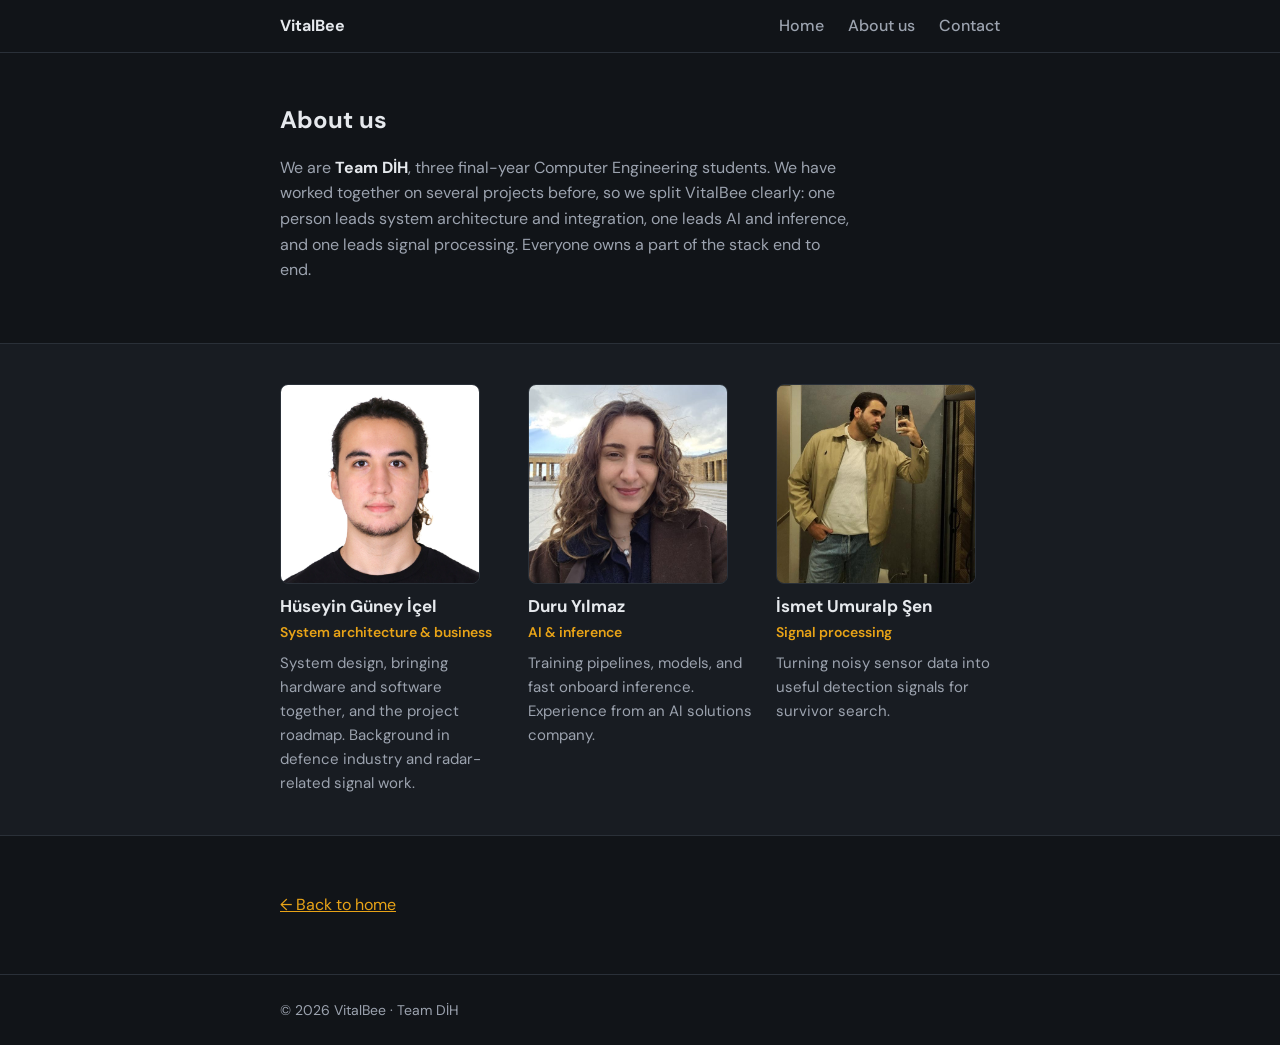
==== about.html @ 9bdf04ff "innov project init" ====
<!DOCTYPE html>
<html lang="en">
<head>
  <meta charset="UTF-8" />
  <meta name="viewport" content="width=device-width, initial-scale=1.0" />
  <meta name="description" content="About Team DİH — VitalBee." />
  <title>About us — VitalBee</title>
  <link rel="preconnect" href="https://fonts.googleapis.com" />
  <link rel="preconnect" href="https://fonts.gstatic.com" crossorigin />
  <link href="https://fonts.googleapis.com/css2?family=DM+Sans:wght@400;600;700&display=swap" rel="stylesheet" />
  <link rel="stylesheet" href="styles.css" />
</head>
<body>
  <header class="site-header">
    <div class="container header-inner">
      <a class="logo" href="index.html">VitalBee</a>
      <button type="button" class="nav-toggle" aria-expanded="false" aria-controls="site-nav" aria-label="Menu">
        <span class="nav-toggle-bar"></span>
        <span class="nav-toggle-bar"></span>
        <span class="nav-toggle-bar"></span>
      </button>
      <nav class="site-nav" id="site-nav" aria-label="Main">
        <ul class="nav-list">
          <li><a href="index.html">Home</a></li>
          <li><a href="about.html">About us</a></li>
          <li><a href="index.html#contact">Contact</a></li>
        </ul>
      </nav>
    </div>
  </header>

  <main>
    <section class="block">
      <div class="container">
        <h1>About us</h1>
        <p class="intro">
          We are <strong>Team DİH</strong>, three final-year Computer Engineering students. We have worked together on several projects before, so we split VitalBee clearly: one person leads system architecture and integration, one leads AI and inference, and one leads signal processing. Everyone owns a part of the stack end to end.
        </p>
      </div>
    </section>

    <section class="block muted-bg">
      <div class="container">
        <h2 class="sr-only">Team</h2>
        <ul class="team-list">
          <li class="person">
            <img src="images/guney.jpg" alt="Hüseyin Güney İçel" class="person-photo" />
            <h3>Hüseyin Güney İçel</h3>
            <p class="role">System architecture &amp; business</p>
            <p>System design, bringing hardware and software together, and the project roadmap. Background in defence industry and radar-related signal work.</p>
          </li>
          <li class="person">
            <img src="images/duru.png" alt="Duru Yılmaz" class="person-photo" />
            <h3>Duru Yılmaz</h3>
            <p class="role">AI &amp; inference</p>
            <p>Training pipelines, models, and fast onboard inference. Experience from an AI solutions company.</p>
          </li>
          <li class="person">
            <img src="images/umuralp.png" alt="İsmet Umuralp Şen" class="person-photo" />
            <h3>İsmet Umuralp Şen</h3>
            <p class="role">Signal processing</p>
            <p>Turning noisy sensor data into useful detection signals for survivor search.</p>
          </li>
        </ul>
      </div>
    </section>

    <section class="block">
      <div class="container">
        <p><a href="index.html">← Back to home</a></p>
      </div>
    </section>
  </main>

  <footer class="site-footer">
    <div class="container footer-inner">
      <p>© <span class="footer-year"></span> VitalBee · Team DİH</p>
    </div>
  </footer>

  <script src="app.js" defer></script>
</body>
</html>
---- styles.css ----
/* VitalBee — simple static site */

:root {
  --bg: #111418;
  --bg2: #181c22;
  --border: #2a3038;
  --text: #e6e9ed;
  --muted: #9ca3af;
  --accent: #e8a317;
  --max: 720px;
  --font: "DM Sans", system-ui, sans-serif;
}

*,
*::before,
*::after {
  box-sizing: border-box;
}

html {
  scroll-behavior: smooth;
}

@media (prefers-reduced-motion: reduce) {
  html {
    scroll-behavior: auto;
  }
}

body {
  margin: 0;
  font-family: var(--font);
  font-size: 1rem;
  line-height: 1.6;
  color: var(--text);
  background: var(--bg);
}

img {
  max-width: 100%;
  height: auto;
  vertical-align: middle;
}

a {
  color: var(--accent);
}

a:hover {
  text-decoration: underline;
}

h1,
h2,
h3 {
  line-height: 1.25;
}

.container {
  width: min(100% - 2rem, var(--max));
  margin-inline: auto;
}

/* Header */

.site-header {
  border-bottom: 1px solid var(--border);
  background: var(--bg);
}

.header-inner {
  display: flex;
  align-items: center;
  justify-content: space-between;
  min-height: 3.25rem;
  padding-block: 0.5rem;
}

.logo {
  font-weight: 700;
  color: var(--text);
  text-decoration: none;
}

.logo:hover {
  color: var(--text);
  text-decoration: none;
}

.nav-toggle {
  display: none;
  flex-direction: column;
  justify-content: center;
  gap: 5px;
  width: 2.75rem;
  height: 2.75rem;
  padding: 0;
  border: 1px solid var(--border);
  border-radius: 6px;
  background: var(--bg2);
  cursor: pointer;
}

.nav-toggle-bar {
  display: block;
  width: 1.1rem;
  height: 2px;
  margin-inline: auto;
  background: var(--text);
}

.site-nav .nav-list {
  display: flex;
  flex-wrap: wrap;
  gap: 1rem 1.5rem;
  list-style: none;
  margin: 0;
  padding: 0;
}

.site-nav a {
  color: var(--muted);
  text-decoration: none;
  font-weight: 500;
}

.site-nav a:hover {
  color: var(--text);
  text-decoration: underline;
}

@media (max-width: 600px) {
  .nav-toggle {
    display: flex;
  }

  .site-nav {
    position: fixed;
    left: 0;
    right: 0;
    top: 3.25rem;
    max-height: 0;
    overflow: hidden;
    background: var(--bg2);
    border-bottom: 1px solid var(--border);
    transition: max-height 0.25s ease;
  }

  .site-nav.is-open {
    max-height: 200px;
  }

  .site-nav .nav-list {
    flex-direction: column;
    padding: 1rem 1.25rem;
    gap: 0.75rem;
  }
}

/* Sections */

.block {
  padding: 2.5rem 0;
}

.block:first-of-type {
  padding-top: 2rem;
}

.muted-bg {
  background: var(--bg2);
  border-block: 1px solid var(--border);
}

.tag {
  font-size: 0.8125rem;
  font-weight: 600;
  letter-spacing: 0.04em;
  text-transform: uppercase;
  color: var(--accent);
  margin: 0 0 0.5rem;
}

.hero h1 {
  font-size: clamp(1.75rem, 5vw, 2.25rem);
  margin: 0 0 1rem;
}

.intro {
  color: var(--muted);
  margin: 0 0 1.25rem;
  max-width: 52ch;
}

.intro strong {
  color: var(--text);
}

h2 {
  font-size: 1.25rem;
  margin: 0 0 0.5rem;
}

.hint {
  font-size: 0.875rem;
  color: var(--muted);
  margin: 0 0 0.75rem;
}

.btn {
  display: inline-block;
  padding: 0.5rem 1rem;
  background: var(--accent);
  color: #111;
  font-weight: 600;
  text-decoration: none;
  border-radius: 6px;
}

.btn:hover {
  filter: brightness(1.08);
  text-decoration: none;
}

/* Image placeholders */

.media-slot {
  min-height: 180px;
  border: 2px dashed var(--border);
  border-radius: 8px;
  display: flex;
  align-items: center;
  justify-content: center;
  color: var(--muted);
  font-size: 0.875rem;
  background: var(--bg2);
}

.media-img {
  display: block;
  width: 100%;
  border-radius: 8px;
  border: 1px solid var(--border);
}

.team-list {
  list-style: none;
  margin: 0;
  padding: 0;
  display: flex;
  flex-direction: column;
  gap: 2rem;
}

@media (min-width: 640px) {
  .team-list {
    flex-direction: row;
    flex-wrap: wrap;
    gap: 1.5rem;
  }

  .person {
    flex: 1 1 calc(33.333% - 1rem);
    min-width: 160px;
  }
}

.person h3 {
  font-size: 1.0625rem;
  margin: 0.75rem 0 0.25rem;
}

.person .role {
  font-size: 0.875rem;
  font-weight: 600;
  color: var(--accent);
  margin: 0 0 0.5rem;
}

.person p:last-child {
  margin: 0;
  font-size: 0.9375rem;
  color: var(--muted);
}

.photo-slot {
  aspect-ratio: 1;
  max-width: 200px;
  margin: 0 auto;
  border: 2px dashed var(--border);
  border-radius: 8px;
  background: var(--bg);
  display: flex;
  align-items: center;
  justify-content: center;
  color: var(--muted);
  font-size: 0.8125rem;
}

.person .photo-slot {
  margin: 0;
}

.person-photo {
  width: 100%;
  max-width: 200px;
  aspect-ratio: 1;
  object-fit: cover;
  border-radius: 8px;
  border: 1px solid var(--border);
  display: block;
}

.photo-slot-label {
  pointer-events: none;
}

.sr-only {
  position: absolute;
  width: 1px;
  height: 1px;
  padding: 0;
  margin: -1px;
  overflow: hidden;
  clip: rect(0, 0, 0, 0);
  white-space: nowrap;
  border: 0;
}

/* Footer */

.site-footer {
  padding: 1.5rem 0;
  border-top: 1px solid var(--border);
  font-size: 0.875rem;
  color: var(--muted);
}

.footer-inner p {
  margin: 0;
}
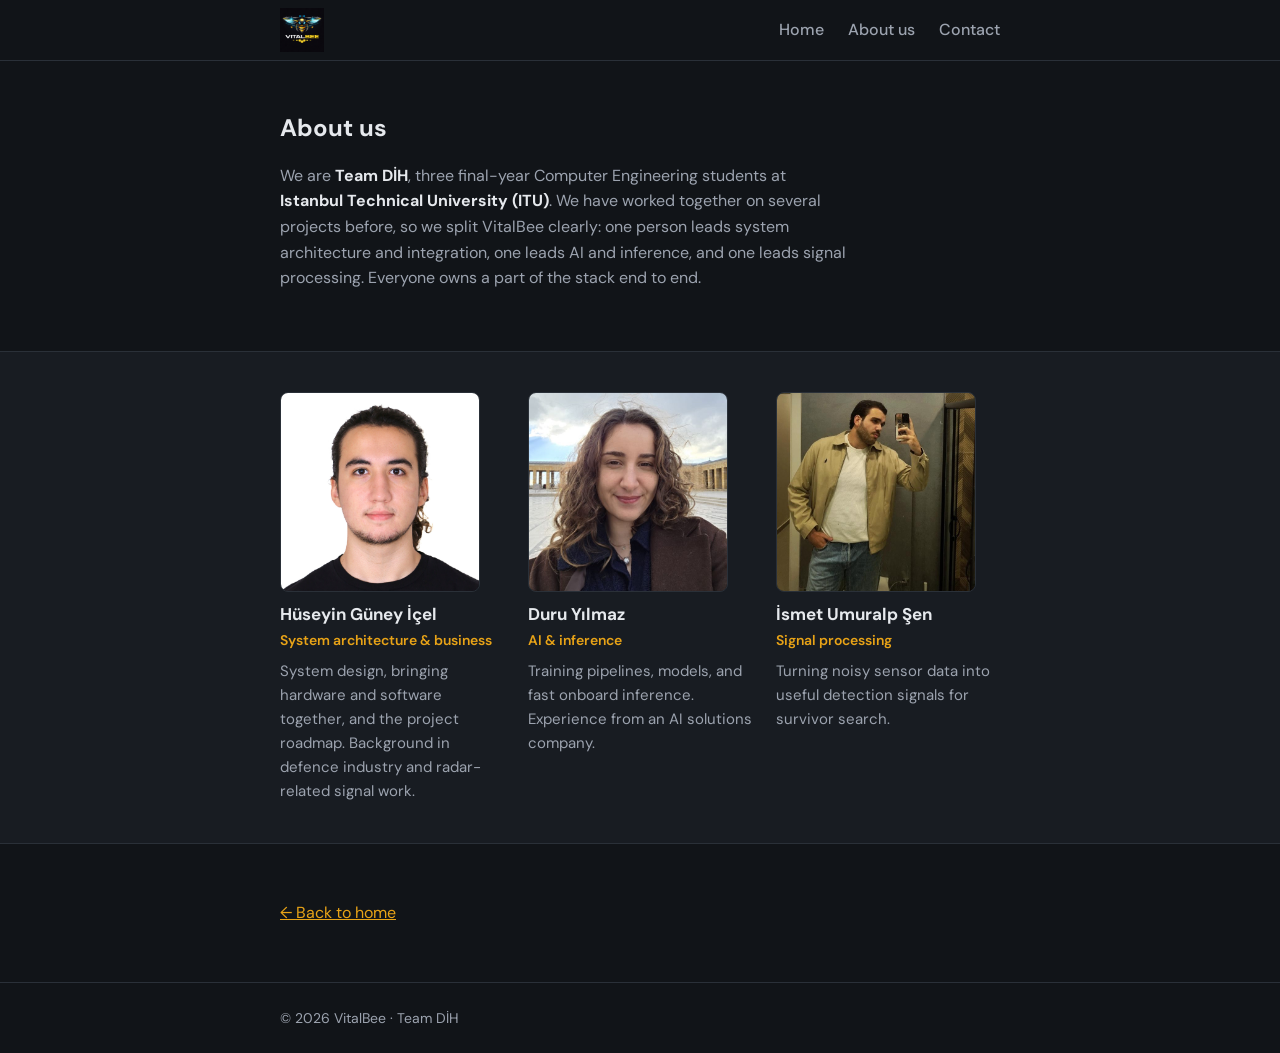
==== commit 5d10e31f: "Add images" ====
--- a/about.html
+++ b/about.html
@@ -13,7 +13,9 @@
 <body>
   <header class="site-header">
     <div class="container header-inner">
-      <a class="logo" href="index.html">VitalBee</a>
+      <a class="logo logo-with-mark" href="index.html">
+        <img src="images/logo.png" alt="VitalBee" class="logo-mark" />
+      </a>
       <button type="button" class="nav-toggle" aria-expanded="false" aria-controls="site-nav" aria-label="Menu">
         <span class="nav-toggle-bar"></span>
         <span class="nav-toggle-bar"></span>
@@ -34,7 +36,7 @@
       <div class="container">
         <h1>About us</h1>
         <p class="intro">
-          We are <strong>Team DİH</strong>, three final-year Computer Engineering students. We have worked together on several projects before, so we split VitalBee clearly: one person leads system architecture and integration, one leads AI and inference, and one leads signal processing. Everyone owns a part of the stack end to end.
+          We are <strong>Team DİH</strong>, three final-year Computer Engineering students at <strong>Istanbul Technical University (ITU)</strong>. We have worked together on several projects before, so we split VitalBee clearly: one person leads system architecture and integration, one leads AI and inference, and one leads signal processing. Everyone owns a part of the stack end to end.
         </p>
       </div>
     </section>
--- a/styles.css
+++ b/styles.css
@@ -85,6 +85,19 @@
 .logo:hover {
   color: var(--text);
   text-decoration: none;
+}
+
+.logo-with-mark {
+  display: flex;
+  align-items: center;
+}
+
+.logo-mark {
+  display: block;
+  height: 2.75rem;
+  width: auto;
+  max-width: min(42vw, 11rem);
+  object-fit: contain;
 }
 
 .nav-toggle {
@@ -201,6 +214,27 @@
   margin: 0 0 0.5rem;
 }
 
+.desc-block p {
+  margin: 0 0 1rem;
+  color: var(--muted);
+  max-width: 65ch;
+}
+
+.desc-block p:last-child {
+  margin-bottom: 0;
+}
+
+.desc-block strong {
+  color: var(--text);
+  font-weight: 600;
+}
+
+.desc-block + .desc-block {
+  margin-top: 2.25rem;
+  padding-top: 2.25rem;
+  border-top: 1px solid var(--border);
+}
+
 .hint {
   font-size: 0.875rem;
   color: var(--muted);
@@ -241,6 +275,18 @@
   width: 100%;
   border-radius: 8px;
   border: 1px solid var(--border);
+}
+
+.project-figure {
+  margin: 0;
+}
+
+.project-visual {
+  max-height: min(72vh, 36rem);
+  width: auto;
+  max-width: 100%;
+  margin-inline: auto;
+  object-fit: contain;
 }
 
 .team-list {
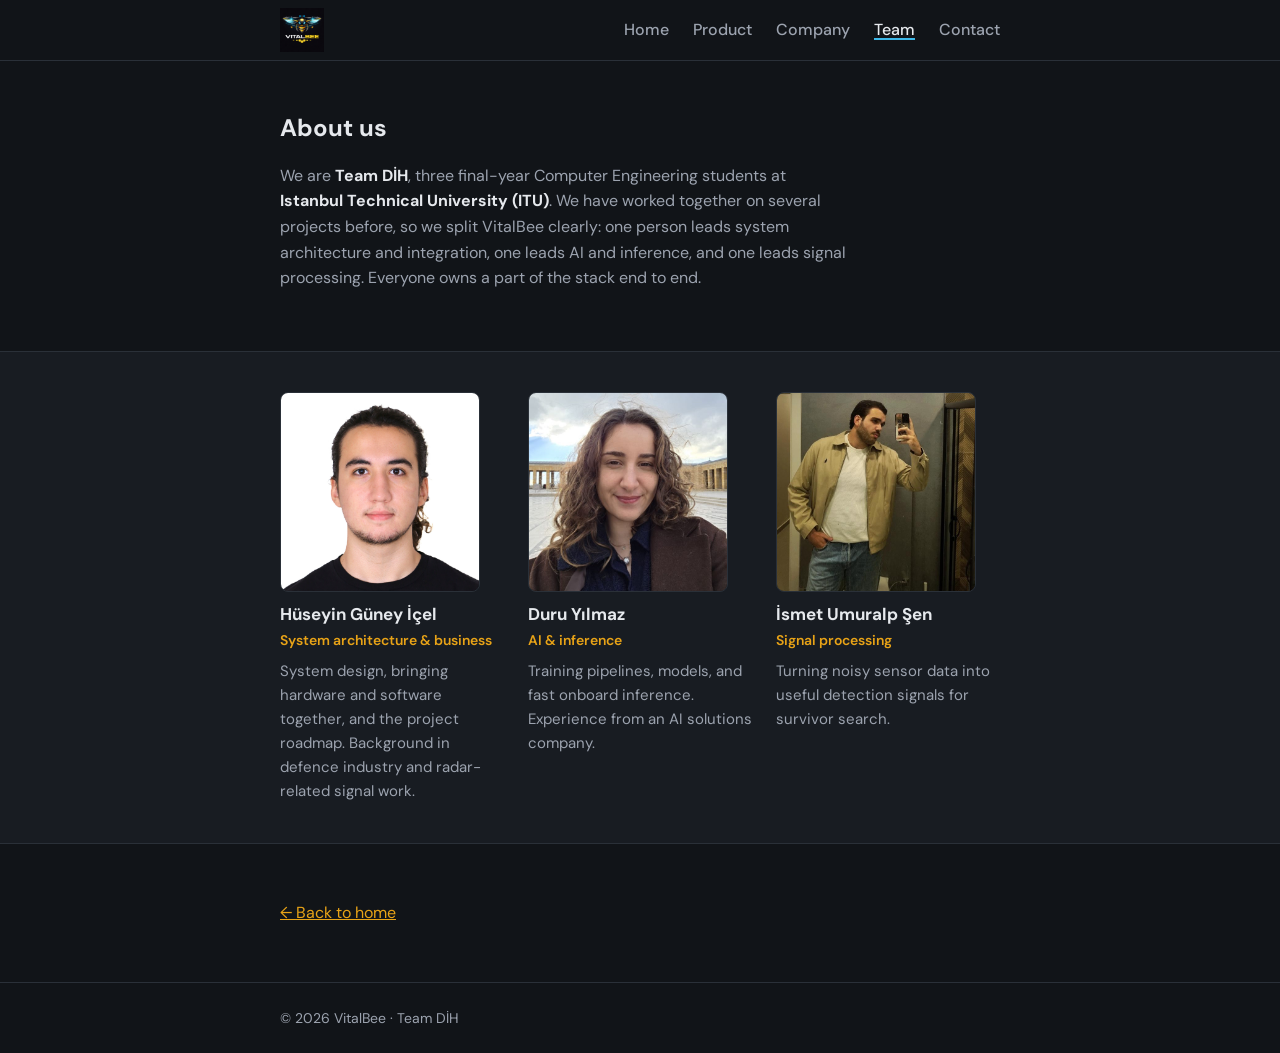
==== commit 6f48e1c1: "update" ====
--- a/about.html
+++ b/about.html
@@ -24,7 +24,9 @@
       <nav class="site-nav" id="site-nav" aria-label="Main">
         <ul class="nav-list">
           <li><a href="index.html">Home</a></li>
-          <li><a href="about.html">About us</a></li>
+          <li><a href="product.html">Product</a></li>
+          <li><a href="company.html">Company</a></li>
+          <li><a href="about.html" aria-current="page">Team</a></li>
           <li><a href="index.html#contact">Contact</a></li>
         </ul>
       </nav>
--- a/styles.css
+++ b/styles.css
@@ -7,7 +7,10 @@
   --text: #e6e9ed;
   --muted: #9ca3af;
   --accent: #e8a317;
+  --cue: #3db8e8;
+  --cue-soft: rgba(61, 184, 232, 0.14);
   --max: 720px;
+  --max-wide: 52rem;
   --font: "DM Sans", system-ui, sans-serif;
 }
 
@@ -59,6 +62,10 @@
 .container {
   width: min(100% - 2rem, var(--max));
   margin-inline: auto;
+}
+
+.container-wide {
+  width: min(100% - 2rem, var(--max-wide));
 }
 
 /* Header */
@@ -142,6 +149,12 @@
   text-decoration: underline;
 }
 
+.site-nav a[aria-current="page"] {
+  color: var(--text);
+  box-shadow: inset 0 -2px 0 var(--cue);
+  text-decoration: none;
+}
+
 @media (max-width: 600px) {
   .nav-toggle {
     display: flex;
@@ -160,7 +173,7 @@
   }
 
   .site-nav.is-open {
-    max-height: 200px;
+    max-height: 320px;
   }
 
   .site-nav .nav-list {
@@ -233,6 +246,401 @@
   margin-top: 2.25rem;
   padding-top: 2.25rem;
   border-top: 1px solid var(--border);
+}
+
+/* Visual cues & page chrome */
+
+.tag-cue {
+  display: inline-flex;
+  align-items: center;
+  gap: 0.5rem;
+}
+
+.tag-dot {
+  display: inline-block;
+  width: 0.5rem;
+  height: 0.5rem;
+  border-radius: 50%;
+  background: linear-gradient(135deg, var(--cue), var(--accent));
+  box-shadow: 0 0 10px var(--cue-soft);
+}
+
+.lead-bar {
+  border-left: 3px solid var(--cue);
+  padding-left: 1rem;
+  margin-left: 0;
+}
+
+.page-intro h1 {
+  margin: 0 0 0.75rem;
+}
+
+.hero-marked {
+  position: relative;
+  background: linear-gradient(
+    180deg,
+    var(--cue-soft) 0%,
+    transparent 55%
+  );
+}
+
+.hero-marked::before {
+  content: "";
+  position: absolute;
+  left: 0;
+  top: 0;
+  bottom: 0;
+  width: 3px;
+  background: linear-gradient(180deg, var(--cue), var(--accent));
+  border-radius: 0 2px 2px 0;
+  opacity: 0.85;
+}
+
+.h-with-rule {
+  display: flex;
+  align-items: center;
+  gap: 0.75rem;
+  margin: 0 0 1rem;
+  font-size: 1.25rem;
+}
+
+.h-with-rule::after {
+  content: "";
+  flex: 1;
+  height: 1px;
+  background: linear-gradient(90deg, var(--border), transparent);
+  min-width: 2rem;
+}
+
+.h-spacing {
+  margin-top: 2rem;
+}
+
+.panel-cue {
+  margin: 0;
+  padding: 1.25rem 0 1.25rem 1rem;
+  border-left: 3px solid var(--accent);
+  background: linear-gradient(90deg, var(--cue-soft), transparent 70%);
+  border-radius: 0 8px 8px 0;
+}
+
+.panel-cue + .panel-cue {
+  margin-top: 1.25rem;
+}
+
+.panel-cue h2 {
+  margin: 0 0 0.5rem;
+  font-size: 1.0625rem;
+}
+
+.panel-cue p {
+  margin: 0;
+  color: var(--muted);
+  max-width: 65ch;
+}
+
+.panel-cue p strong {
+  color: var(--text);
+}
+
+.cue-list {
+  margin: 0;
+  padding: 0;
+  list-style: none;
+  display: flex;
+  flex-direction: column;
+  gap: 0.85rem;
+}
+
+.cue-list li {
+  display: flex;
+  gap: 0.65rem;
+  align-items: flex-start;
+  color: var(--muted);
+  max-width: 68ch;
+}
+
+.cue-list strong {
+  color: var(--text);
+}
+
+.cue-bullet {
+  flex-shrink: 0;
+  width: 0.45rem;
+  height: 0.45rem;
+  margin-top: 0.45rem;
+  border-radius: 2px;
+  background: var(--accent);
+  box-shadow: 0 0 0 2px var(--cue-soft);
+}
+
+.muted-para {
+  color: var(--muted);
+  max-width: 68ch;
+  margin: 0 0 1rem;
+}
+
+.muted-para strong {
+  color: var(--text);
+}
+
+.muted-para:last-child {
+  margin-bottom: 0;
+}
+
+.small-print {
+  font-size: 0.875rem;
+  margin-top: 1.25rem !important;
+}
+
+.doc-ref {
+  font-size: 0.875rem;
+  color: var(--muted);
+  margin: 1rem 0 0;
+}
+
+.doc-ref cite {
+  font-style: normal;
+  color: var(--text);
+}
+
+.price-grid {
+  display: grid;
+  gap: 1rem;
+  margin: 1.25rem 0 0;
+}
+
+@media (min-width: 560px) {
+  .price-grid {
+    grid-template-columns: repeat(3, 1fr);
+  }
+}
+
+.price-card {
+  padding: 1rem 1.1rem;
+  background: var(--bg2);
+  border: 1px solid var(--border);
+  border-radius: 8px;
+  border-top: 3px solid var(--cue);
+}
+
+.price-card h3 {
+  margin: 0 0 0.35rem;
+  font-size: 0.8125rem;
+  font-weight: 600;
+  text-transform: uppercase;
+  letter-spacing: 0.04em;
+  color: var(--muted);
+}
+
+.price-amount {
+  margin: 0;
+  font-size: 1.5rem;
+  font-weight: 700;
+  color: var(--text);
+}
+
+.price-note {
+  margin: 0.35rem 0 0;
+  font-size: 0.8125rem;
+  color: var(--muted);
+}
+
+.stat-strip {
+  display: flex;
+  flex-wrap: wrap;
+  gap: 1rem;
+  margin-top: 1.25rem;
+  padding: 1rem 1.25rem;
+  background: var(--bg);
+  border: 1px solid var(--border);
+  border-radius: 8px;
+  border-inline-start: 3px solid var(--accent);
+}
+
+.stat-item {
+  flex: 1 1 140px;
+  display: flex;
+  flex-direction: column;
+  gap: 0.25rem;
+}
+
+.stat-label {
+  font-size: 0.75rem;
+  font-weight: 600;
+  text-transform: uppercase;
+  letter-spacing: 0.04em;
+  color: var(--muted);
+}
+
+.stat-value {
+  font-size: 1.25rem;
+  font-weight: 700;
+  color: var(--text);
+}
+
+.stat-value.stat-pos {
+  color: #7dd87a;
+}
+
+.feature-grid {
+  display: grid;
+  gap: 1rem;
+}
+
+@media (min-width: 640px) {
+  .feature-grid {
+    grid-template-columns: repeat(3, 1fr);
+  }
+}
+
+.feature-tile {
+  padding: 1.15rem;
+  background: var(--bg2);
+  border: 1px solid var(--border);
+  border-radius: 8px;
+  position: relative;
+  overflow: hidden;
+}
+
+.feature-tile::before {
+  content: "";
+  position: absolute;
+  top: 0;
+  left: 0;
+  right: 0;
+  height: 2px;
+  background: linear-gradient(90deg, var(--cue), var(--accent));
+}
+
+.feature-icon {
+  display: block;
+  font-size: 0.75rem;
+  color: var(--cue);
+  margin-bottom: 0.35rem;
+  opacity: 0.9;
+}
+
+.feature-tile h3 {
+  margin: 0 0 0.5rem;
+  font-size: 1rem;
+}
+
+.feature-tile p {
+  margin: 0;
+  font-size: 0.9375rem;
+  color: var(--muted);
+}
+
+.partner-chips {
+  list-style: none;
+  margin: 0 0 1rem;
+  padding: 0;
+  display: flex;
+  flex-direction: column;
+  gap: 0.65rem;
+}
+
+.partner-chips li {
+  display: flex;
+  flex-wrap: wrap;
+  align-items: center;
+  gap: 0.5rem 0.75rem;
+  color: var(--muted);
+  font-size: 0.9375rem;
+}
+
+.chip {
+  display: inline-block;
+  padding: 0.2rem 0.55rem;
+  font-size: 0.75rem;
+  font-weight: 600;
+  text-transform: uppercase;
+  letter-spacing: 0.03em;
+  color: var(--bg);
+  background: var(--accent);
+  border-radius: 4px;
+}
+
+.btn-row {
+  display: flex;
+  flex-wrap: wrap;
+  gap: 0.5rem;
+  margin: 0;
+}
+
+.btn-ghost {
+  background: transparent;
+  color: var(--accent);
+  border: 1px solid var(--border);
+}
+
+.btn-ghost:hover {
+  border-color: var(--accent);
+  background: var(--cue-soft);
+  filter: none;
+}
+
+.teaser-grid {
+  display: grid;
+  gap: 1rem;
+}
+
+@media (min-width: 560px) {
+  .teaser-grid {
+    grid-template-columns: 1fr 1fr;
+  }
+}
+
+.teaser-card {
+  position: relative;
+  display: flex;
+  flex-direction: column;
+  gap: 0.35rem;
+  padding: 1.25rem 2.25rem 1.25rem 1.25rem;
+  text-decoration: none;
+  color: inherit;
+  background: var(--bg);
+  border: 1px solid var(--border);
+  border-radius: 10px;
+  border-inline-start: 4px solid var(--cue);
+  transition: border-color 0.15s ease, box-shadow 0.15s ease;
+}
+
+.teaser-card:hover {
+  text-decoration: none;
+  border-color: var(--cue);
+  box-shadow: 0 0 0 1px var(--cue-soft);
+}
+
+.teaser-kicker {
+  font-size: 0.6875rem;
+  font-weight: 700;
+  letter-spacing: 0.08em;
+  text-transform: uppercase;
+  color: var(--cue);
+}
+
+.teaser-title {
+  font-size: 1.125rem;
+  font-weight: 700;
+  color: var(--text);
+}
+
+.teaser-desc {
+  font-size: 0.875rem;
+  color: var(--muted);
+  line-height: 1.5;
+}
+
+.teaser-arrow {
+  position: absolute;
+  right: 1rem;
+  top: 50%;
+  transform: translateY(-50%);
+  font-size: 1.25rem;
+  color: var(--accent);
+  opacity: 0.85;
 }
 
 .hint {
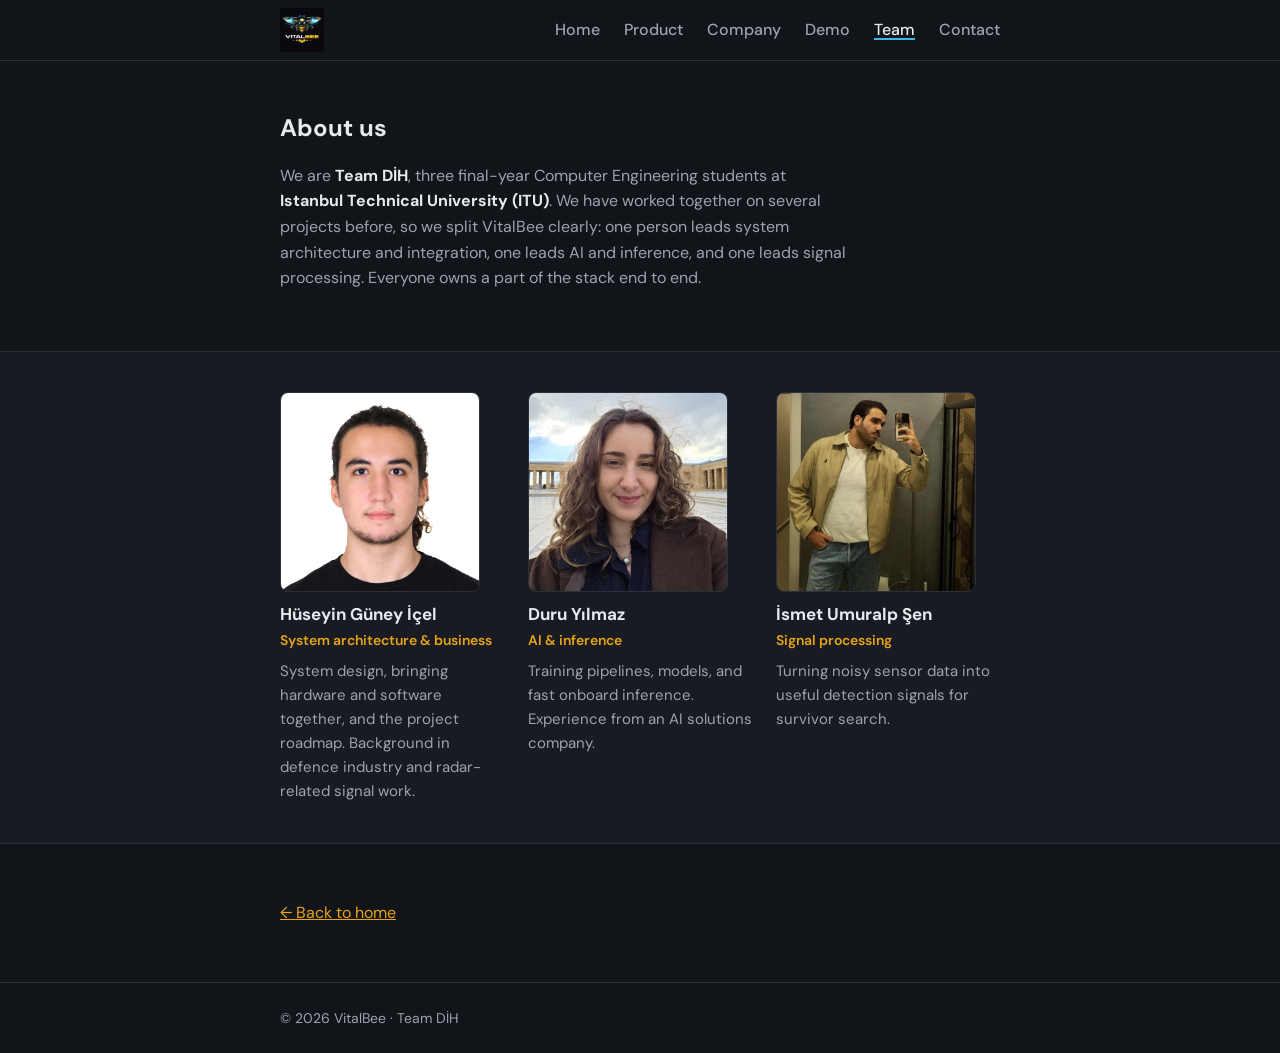
==== commit 5851f1e2: "update" ====
--- a/about.html
+++ b/about.html
@@ -26,6 +26,7 @@
           <li><a href="index.html">Home</a></li>
           <li><a href="product.html">Product</a></li>
           <li><a href="company.html">Company</a></li>
+          <li><a href="demo.html">Demo</a></li>
           <li><a href="about.html" aria-current="page">Team</a></li>
           <li><a href="index.html#contact">Contact</a></li>
         </ul>
--- a/styles.css
+++ b/styles.css
@@ -173,7 +173,7 @@
   }
 
   .site-nav.is-open {
-    max-height: 320px;
+    max-height: 400px;
   }
 
   .site-nav .nav-list {
@@ -592,6 +592,12 @@
   }
 }
 
+@media (min-width: 900px) {
+  .teaser-grid {
+    grid-template-columns: repeat(3, 1fr);
+  }
+}
+
 .teaser-card {
   position: relative;
   display: flex;
@@ -793,3 +799,277 @@
 .footer-inner p {
   margin: 0;
 }
+
+/* Demo scenarios page */
+
+.scenario-stack {
+  padding: 0 0 1rem;
+  background: linear-gradient(180deg, var(--bg) 0%, #0c0e12 50%, var(--bg) 100%);
+}
+
+.scenario-article {
+  margin: 0;
+  padding: 1.75rem 0;
+}
+
+@media (min-width: 640px) {
+  .scenario-article {
+    padding: 2.25rem 0;
+  }
+}
+
+.scenario-article + .scenario-article {
+  border-top: 1px solid var(--border);
+  box-shadow: 0 -1px 0 rgba(61, 184, 232, 0.08);
+}
+
+.scenario-shell {
+  border-radius: 16px;
+  overflow: hidden;
+  border: 1px solid var(--border);
+  box-shadow:
+    0 0 0 1px rgba(61, 184, 232, 0.12),
+    0 20px 50px rgba(0, 0, 0, 0.45);
+  background: var(--bg);
+}
+
+.scenario-article--1 .scenario-shell {
+  border-top: 5px solid var(--cue);
+}
+
+.scenario-article--2 .scenario-shell {
+  border-top: 5px solid var(--accent);
+}
+
+.scenario-article--3 .scenario-shell {
+  border-top: 5px solid #6ee7b7;
+}
+
+.scenario-body-wrap {
+  padding-top: 0 !important;
+}
+
+.scenario-pitch-list {
+  list-style: none;
+  margin: 0 0 1rem;
+  padding: 0;
+  max-width: 70ch;
+}
+
+.scenario-pitch-list li {
+  margin-bottom: 1rem;
+  padding: 0.85rem 1rem 0.85rem 1.1rem;
+  border-radius: 8px;
+  border-inline-start: 3px solid var(--accent);
+  background: rgba(232, 163, 23, 0.06);
+}
+
+.scenario-pitch-list li:last-child {
+  margin-bottom: 0;
+}
+
+.demo-intro .scenario-toc {
+  display: flex;
+  flex-wrap: wrap;
+  gap: 0.5rem 1rem;
+  margin: 1.5rem 0 0;
+  padding: 0;
+}
+
+.demo-intro .scenario-toc a {
+  font-weight: 600;
+  font-size: 0.9375rem;
+  text-decoration: none;
+  padding: 0.35rem 0.75rem;
+  border-radius: 6px;
+  border: 1px solid var(--border);
+  background: var(--bg2);
+}
+
+.demo-intro .scenario-toc a:hover {
+  border-color: var(--cue);
+  background: var(--cue-soft);
+  text-decoration: none;
+}
+
+.scenario-header h2 {
+  margin: 0.35rem 0 1rem;
+  font-size: clamp(1.25rem, 3vw, 1.5rem);
+}
+
+.scenario-index {
+  margin: 0;
+  font-size: 0.75rem;
+  font-weight: 700;
+  letter-spacing: 0.12em;
+  text-transform: uppercase;
+  color: var(--cue);
+}
+
+.scenario-meta {
+  display: grid;
+  gap: 1rem;
+  margin: 0;
+}
+
+@media (min-width: 560px) {
+  .scenario-meta {
+    grid-template-columns: repeat(3, 1fr);
+  }
+}
+
+.scenario-meta div {
+  margin: 0;
+  padding: 0.75rem 1rem;
+  background: var(--bg);
+  border-radius: 8px;
+  border: 1px solid var(--border);
+  border-inline-start: 3px solid var(--accent);
+}
+
+.scenario-meta dt {
+  margin: 0 0 0.25rem;
+  font-size: 0.6875rem;
+  font-weight: 700;
+  text-transform: uppercase;
+  letter-spacing: 0.06em;
+  color: var(--muted);
+}
+
+.scenario-meta dd {
+  margin: 0;
+  font-size: 0.9375rem;
+  color: var(--text);
+  line-height: 1.45;
+}
+
+.scenario-body {
+  display: flex;
+  flex-direction: column;
+  gap: 1.75rem;
+}
+
+.scenario-figure {
+  margin: 0;
+  border-radius: 10px;
+  overflow: hidden;
+  border: 1px solid var(--border);
+  box-shadow: 0 12px 40px rgba(0, 0, 0, 0.35);
+}
+
+.scenario-hero-img {
+  display: block;
+  width: 100%;
+  height: auto;
+  aspect-ratio: 16 / 9;
+  object-fit: cover;
+}
+
+.scenario-narrative .h-with-rule {
+  margin-bottom: 0.75rem;
+}
+
+.scenario-steps {
+  margin: 0 0 1rem;
+  padding-left: 1.25rem;
+  color: var(--muted);
+  max-width: 68ch;
+}
+
+.scenario-steps li {
+  margin-bottom: 0.65rem;
+  padding-left: 0.25rem;
+}
+
+.scenario-steps strong {
+  color: var(--text);
+}
+
+.scenario-outcome {
+  margin: 0;
+  padding: 1rem 1.1rem;
+  max-width: 68ch;
+  background: var(--cue-soft);
+  border-radius: 8px;
+  border-inline-start: 3px solid var(--cue);
+  color: var(--text);
+}
+
+.diagram-wrap {
+  margin: 0;
+}
+
+.diagram-title {
+  font-size: 1rem;
+  margin: 0 0 0.5rem;
+  color: var(--text);
+}
+
+.diagram-figure {
+  margin: 0;
+  border-radius: 10px;
+  overflow: hidden;
+  border: 1px solid var(--border);
+  background: var(--bg2);
+}
+
+.diagram-svg {
+  display: block;
+  width: 100%;
+  height: auto;
+}
+
+.presenter-notes {
+  max-width: 68ch;
+  padding: 0.5rem 0;
+  border-top: 1px dashed var(--border);
+}
+
+.presenter-notes summary {
+  cursor: pointer;
+  font-weight: 600;
+  color: var(--accent);
+  list-style: none;
+}
+
+.presenter-notes summary::-webkit-details-marker {
+  display: none;
+}
+
+.presenter-notes[open] summary {
+  margin-bottom: 0.5rem;
+}
+
+.presenter-notes p {
+  margin: 0;
+  font-size: 0.9375rem;
+  color: var(--muted);
+}
+
+.back-link {
+  margin: 1.5rem 0 0;
+}
+
+@media print {
+  .site-header,
+  .site-footer,
+  .nav-toggle,
+  .demo-intro .scenario-toc {
+    display: none !important;
+  }
+
+  .scenario-article,
+  .scenario-shell {
+    break-inside: avoid;
+  }
+
+  body {
+    background: #fff;
+    color: #111;
+  }
+
+  .scenario-outcome,
+  .scenario-meta div {
+    border-color: #ccc;
+  }
+}
